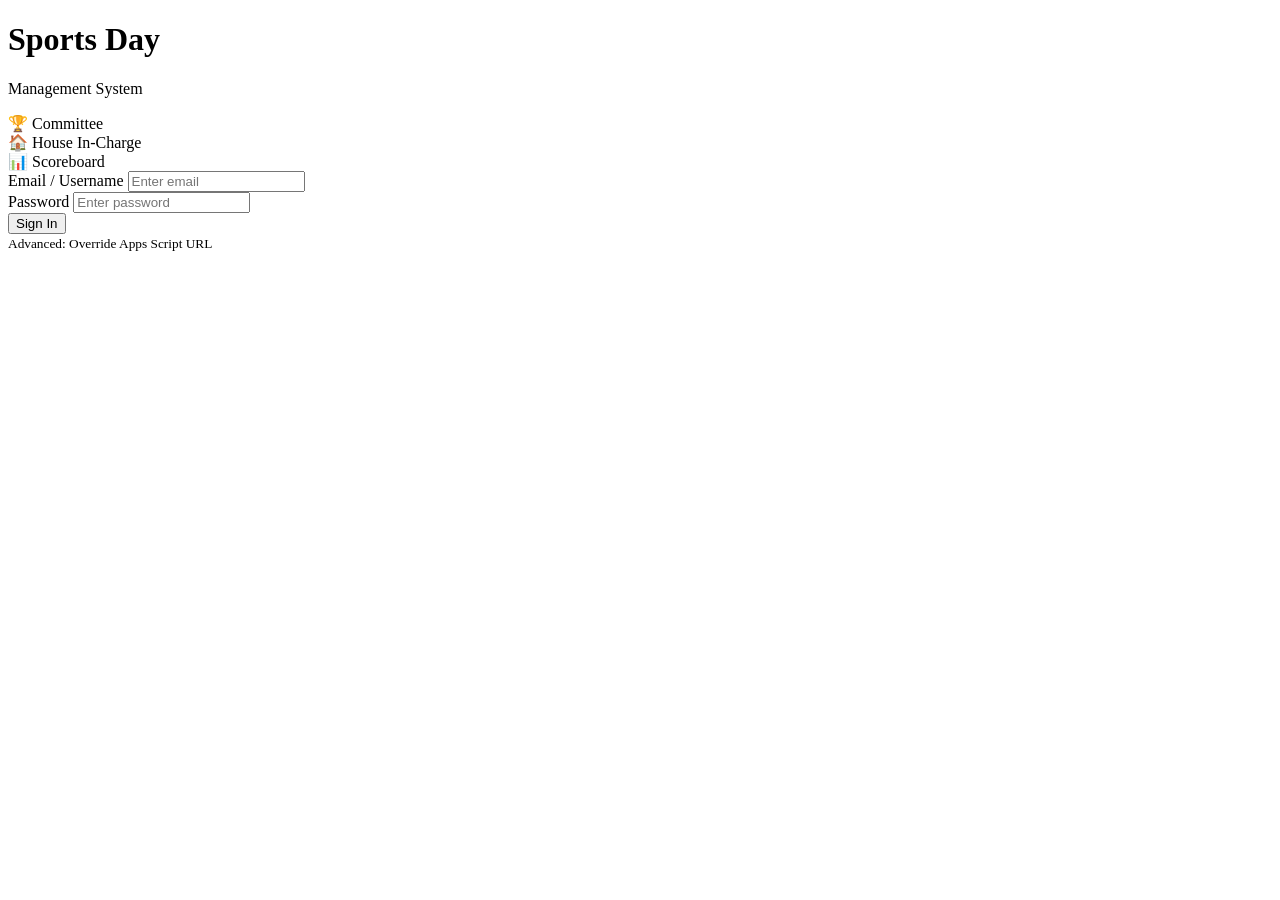
==== index.html @ c87fed88 "Create index.html" ====
<!DOCTYPE html>
<html lang="en">
<head>
  <meta charset="UTF-8"/>
  <meta name="viewport" content="width=device-width,initial-scale=1.0"/>
  <title>Sports Day – Login</title>
  <meta name="description" content="Sports Day Management System – Login"/>
  <link rel="stylesheet" href="styles.css"/>
  <link href="https://fonts.googleapis.com/css2?family=Inter:wght@300;400;500;600;700;800&family=Outfit:wght@700;800;900&display=swap" rel="stylesheet"/>
  
  <!-- PWA Support -->
  <link rel="manifest" href="manifest.json"/>
  <meta name="theme-color" content="#f59e0b"/>
  <meta name="apple-mobile-web-app-capable" content="yes"/>
  <meta name="apple-mobile-web-app-status-bar-style" content="black-translucent"/>
  <meta name="apple-mobile-web-app-title" content="Sports Day"/>
  <link rel="apple-touch-icon" href="icon.svg"/>
</head>
<body>
<div class="login-bg">
  <div class="login-box card">
    <div class="login-logo">
      <img id="school-logo" class="school-logo" src="" alt="Logo" onerror="this.style.display='none'" />
      <h1 id="college-name">Sports Day</h1>
      <p id="event-title">Management System</p>
    </div>

    <!-- Role Tabs -->
    <div class="role-tabs">
      <div class="role-tab active" id="tab-committee" onclick="switchRole('committee')">🏆 Committee</div>
      <div class="role-tab" id="tab-house" onclick="switchRole('house')">🏠 House In‑Charge</div>
      <div class="role-tab" id="tab-scoreboard" onclick="goScoreboard()">📊 Scoreboard</div>
    </div>

    <!-- GAS URL setup (first time setup or override) -->
    <div id="gas-setup" class="mb-2" style="display:none">
      <div class="form-group">
        <label>Apps Script Web App URL</label>
        <input type="url" id="gas-url-input" placeholder="https://script.google.com/macros/s/.../exec"/>
      </div>
      <button class="btn btn-secondary btn-sm w-full" onclick="saveGasUrl()">Save URL</button>
      <hr style="border-color:var(--glass-border);margin:1rem 0"/>
    </div>

    <!-- Login Form -->
    <form id="login-form" onsubmit="doLogin(event)">
      <div class="form-group">
        <label>Email / Username</label>
        <input type="text" id="login-email" required autocomplete="username" placeholder="Enter email"/>
      </div>
      <div class="form-group">
        <label>Password</label>
        <input type="password" id="login-password" required autocomplete="current-password" placeholder="Enter password"/>
      </div>
      <div id="login-error" class="text-muted mb-1" style="color:var(--danger);font-size:.85rem;display:none"></div>
      <button type="submit" class="btn btn-primary w-full" id="login-btn">
        <span id="login-btn-text">Sign In</span>
        <span id="login-loader" class="loader hidden"></span>
      </button>
    </form>

    <div class="text-center mt-2">
      <small class="text-muted">
        Advanced: 
        <span style="color:var(--accent);cursor:pointer" onclick="toggleGasSetup()">Override Apps Script URL</span>
      </small>
    </div>
  </div>
</div>

<div id="toast-container" class="toast-container"></div>
<script src="api.js"></script>
<script>
  let currentRole = 'committee';

  (async function init() {
    // 1. Pathname safety check – exit immediately if cached index.html loaded on dashboard URL
    const pathname = window.location.pathname;
    if (!pathname.endsWith('index.html') && !pathname.endsWith('/') && pathname !== '') {
      console.warn('[LoginInit] Bypassing login init because pathname is:', pathname);
      return;
    }

    // 2. Save query-param URL if provided
    try {
      const urlParams = new URLSearchParams(window.location.search);
      const paramUrl = urlParams.get('gasUrl') || urlParams.get('url');
      if (paramUrl && paramUrl.startsWith('https://')) {
        localStorage.setItem('GAS_URL', paramUrl);
      }
    } catch(e) {}

    // 3. Synchronous Redirect Loop Prevention
    const u = Session.get();
    let lastRedirect = 0;
    try {
      lastRedirect = Number(sessionStorage.getItem('lastRedirect') || localStorage.getItem('lastRedirect') || 0);
    } catch(e) {}
    
    const isRedirected = window.location.search.includes('from=') || 
                         document.referrer.includes('committee.html') || 
                         document.referrer.includes('house.html') ||
                         (Date.now() - lastRedirect < 3000);
                         
    console.log('[LoginInit] Session:', u, 'isRedirected:', isRedirected, 'lastRedirectDiff:', (lastRedirect ? Date.now() - lastRedirect : 'N/A'));
    
    if (u && u.loginRole && !isRedirected) {
      try {
        sessionStorage.setItem('lastRedirect', Date.now());
        localStorage.setItem('lastRedirect', Date.now());
      } catch(e) {}
      redirect(u.loginRole, u);
      return;
    } else if (isRedirected) {
      // Clear session to break loop
      Session.clear();
      try {
        sessionStorage.removeItem('lastRedirect');
        localStorage.removeItem('lastRedirect');
        const cleanParams = new URLSearchParams(window.location.search);
        cleanParams.delete('from');
        const searchStr = cleanParams.toString();
        history.replaceState(null, '', window.location.pathname + (searchStr ? '?' + searchStr : ''));
      } catch(e) {}
    } else if (u && !u.loginRole) {
      Session.clear();
    }

    // 4. Load GAS Web App URL
    let url = '';
    try { url = localStorage.getItem('GAS_URL') || ''; } catch(e) {}
    if (url) { document.getElementById('gas-url-input').value = url; }

    // 4. Load Branding Settings
    try {
      const s = await getSettings();
      if (s.CollegeName) document.getElementById('college-name').textContent = s.CollegeName;
      if (s.EventTitle)  document.getElementById('event-title').textContent = s.EventTitle;
      if (s.LogoUrl)     document.getElementById('school-logo').src = getGoogleDriveThumbUrl(s.LogoUrl);
    } catch(e) {}
  })();

  function switchRole(r) {
    currentRole = r;
    document.querySelectorAll('.role-tab').forEach(t => t.classList.remove('active'));
    document.getElementById('tab-' + r).classList.add('active');
  }

  function goScoreboard() { location.href = 'scoreboard.html'; }

  function toggleGasSetup() {
    const el = document.getElementById('gas-setup');
    el.style.display = el.style.display === 'none' ? 'block' : 'none';
  }

  function saveGasUrl() {
    const val = document.getElementById('gas-url-input').value.trim();
    if (!val) return toast('Please enter the URL', 'error');
    try {
      localStorage.setItem('GAS_URL', val);
    } catch(e) {
      toast('Failed to save to local storage, using this session only.', 'warning');
    }
    toast('URL saved!', 'success');
    document.getElementById('gas-setup').style.display = 'none';
  }

  async function doLogin(e) {
    e.preventDefault();
    const errEl = document.getElementById('login-error');
    const loader = document.getElementById('login-loader');
    const btnTxt = document.getElementById('login-btn-text');

    errEl.style.display = 'none';

    try {
      const email = document.getElementById('login-email').value.trim();
      const pass  = document.getElementById('login-password').value.trim();

      loader.classList.remove('hidden');
      btnTxt.textContent = 'Signing in…';

      const res = await apiPost('login', { role: currentRole, email, password: pass });
      if (res.ok) {
        const sessionData = { ...res, loginRole: currentRole, gasUrl: getGasUrl() };
        Session.set(sessionData);
        toast('Welcome, ' + (res.name || res.houseName) + '!', 'success');
        setTimeout(() => redirect(currentRole, res), 600);
      } else {
        errEl.textContent = res.error || 'Login failed';
        errEl.style.display = 'block';
      }
    } catch(err) {
      errEl.textContent = err.message || 'Connection error. Check your Apps Script URL.';
      errEl.style.display = 'block';
    } finally {
      loader.classList.add('hidden');
      btnTxt.textContent = 'Sign In';
    }
  }

  function redirect(role, data) {
    data = data || {};
    const gasUrl = getGasUrl();
    const query = gasUrl ? `?gasUrl=${encodeURIComponent(gasUrl)}` : '';
    if (role === 'committee') {
      location.href = 'committee.html' + query;
    } else if (role === 'house' || data.houseName) {
      location.href = 'house.html' + query;
    }
  }
</script>
</body>
</html>
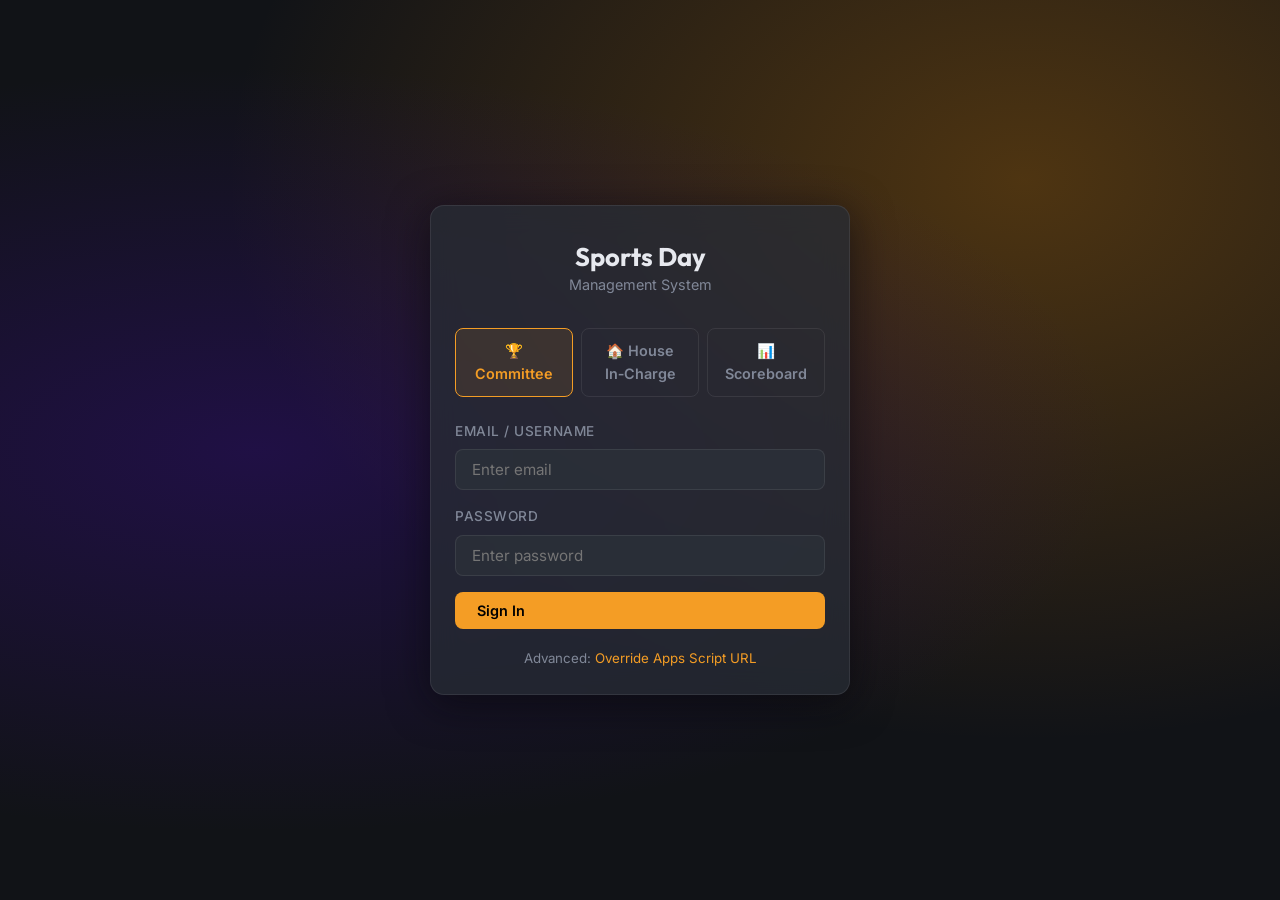
==== commit 874c4056: "Update index.html" ====
--- a/index.html
+++ b/index.html
@@ -14,7 +14,7 @@
   <meta name="apple-mobile-web-app-capable" content="yes"/>
   <meta name="apple-mobile-web-app-status-bar-style" content="black-translucent"/>
   <meta name="apple-mobile-web-app-title" content="Sports Day"/>
-  <link rel="apple-touch-icon" href="icon.svg"/>
+  <link rel="apple-touch-icon" href="icon-192.png"/>
 </head>
 <body>
 <div class="login-bg">
--- a/styles.css
+++ b/styles.css
@@ -0,0 +1,633 @@
+/* ====================================================
+   Sports Day Management  –  Global Styles
+   ==================================================== */
+@import url('https://fonts.googleapis.com/css2?family=Inter:wght@300;400;500;600;700;800&family=Outfit:wght@700;800;900&display=swap');
+
+:root {
+  --bg:          hsl(220, 15%, 8%);
+  --bg2:         hsl(220, 14%, 13%);
+  --glass:       hsla(220, 14%, 18%, 0.75);
+  --glass-border:hsla(255, 100%, 100%, 0.08);
+  --accent:      hsl(35, 90%, 55%);
+  --accent2:     hsl(260, 80%, 65%);
+  --accent3:     hsl(140, 60%, 45%);
+  --danger:      hsl(0, 75%, 60%);
+  --text:        hsl(220, 20%, 92%);
+  --text-muted:  hsl(220, 10%, 55%);
+  --radius:      14px;
+  --radius-sm:   8px;
+  --shadow:      0 8px 40px hsla(220,15%,3%,.6);
+  --transition:  .25s cubic-bezier(.4,0,.2,1);
+}
+
+*, *::before, *::after { box-sizing: border-box; margin: 0; padding: 0; }
+
+html { scroll-behavior: smooth; }
+
+body {
+  font-family: 'Inter', sans-serif;
+  background: var(--bg);
+  color: var(--text);
+  min-height: 100vh;
+  line-height: 1.6;
+}
+
+/* ── Scrollbar ────────────────────────────────────── */
+::-webkit-scrollbar { width: 6px; height: 6px; }
+::-webkit-scrollbar-track { background: var(--bg); }
+::-webkit-scrollbar-thumb { background: var(--glass-border); border-radius: 3px; }
+
+/* ── Typography ───────────────────────────────────── */
+h1,h2,h3,h4 { font-family: 'Outfit', sans-serif; line-height: 1.2; }
+h1 { font-size: clamp(1.8rem, 4vw, 2.8rem); }
+h2 { font-size: clamp(1.3rem, 2.5vw, 1.8rem); }
+h3 { font-size: 1.2rem; }
+
+/* ── Glass Card ───────────────────────────────────── */
+.card {
+  background: var(--glass);
+  border: 1px solid var(--glass-border);
+  border-radius: var(--radius);
+  backdrop-filter: blur(14px);
+  -webkit-backdrop-filter: blur(14px);
+  box-shadow: var(--shadow);
+  padding: 1.5rem;
+}
+.card:hover { border-color: hsla(255,100%,100%,0.14); }
+
+/* ── Buttons ──────────────────────────────────────── */
+.btn {
+  display: inline-flex; align-items: center; gap: 0.5rem;
+  padding: 0.6rem 1.4rem;
+  border: none; border-radius: var(--radius-sm);
+  font-family: 'Inter', sans-serif; font-weight: 600; font-size: 0.9rem;
+  cursor: pointer; transition: var(--transition);
+  text-decoration: none;
+}
+.btn-primary  { background: var(--accent); color: #000; }
+.btn-primary:hover  { background: hsl(35,90%,65%); transform: translateY(-2px); box-shadow: 0 6px 20px hsla(35,90%,55%,.35); }
+.btn-secondary{ background: hsla(255,100%,100%,.08); color: var(--text); border: 1px solid var(--glass-border); }
+.btn-secondary:hover{ background: hsla(255,100%,100%,.14); transform: translateY(-2px); }
+.btn-danger   { background: var(--danger); color: #fff; }
+.btn-danger:hover   { background: hsl(0,75%,70%); transform: translateY(-2px); }
+.btn-success  { background: var(--accent3); color: #fff; }
+.btn-success:hover  { background: hsl(140,60%,55%); transform: translateY(-2px); }
+.btn-sm { padding: 0.35rem 0.9rem; font-size: 0.82rem; }
+
+/* ── Form Controls ────────────────────────────────── */
+.form-group { display: flex; flex-direction: column; gap: 0.4rem; margin-bottom: 1rem; }
+label { font-size: 0.85rem; font-weight: 500; color: var(--text-muted); text-transform: uppercase; letter-spacing: .04em; }
+input, select, textarea {
+  background: hsla(220,14%,20%,.8);
+  border: 1px solid var(--glass-border);
+  color: var(--text);
+  padding: 0.65rem 1rem;
+  border-radius: var(--radius-sm);
+  font-family: 'Inter', sans-serif; font-size: 0.95rem;
+  transition: var(--transition);
+}
+input:focus, select:focus, textarea:focus {
+  outline: none;
+  border-color: var(--accent);
+  box-shadow: 0 0 0 3px hsla(35,90%,55%,.15);
+}
+select option { background: var(--bg2); }
+textarea { resize: vertical; min-height: 80px; }
+
+/* ── Table ────────────────────────────────────────── */
+.table-wrap { overflow-x: auto; border-radius: var(--radius-sm); }
+table { width: 100%; border-collapse: collapse; }
+thead th {
+  background: hsla(35,90%,55%,.15);
+  color: var(--accent);
+  padding: 0.8rem 1rem;
+  text-align: left;
+  font-size: 0.82rem;
+  text-transform: uppercase;
+  letter-spacing: .06em;
+  position: sticky; top: 0; z-index: 1;
+}
+tbody td { padding: 0.75rem 1rem; border-bottom: 1px solid var(--glass-border); }
+tbody tr:hover { background: hsla(255,100%,100%,.03); }
+
+/* ── Badge ────────────────────────────────────────── */
+.badge {
+  display: inline-block;
+  padding: 0.2rem 0.6rem;
+  border-radius: 99px;
+  font-size: 0.75rem;
+  font-weight: 600;
+}
+.badge-gold   { background: hsla(35,90%,55%,.2); color: hsl(35,90%,65%); }
+.badge-purple { background: hsla(260,80%,65%,.2); color: hsl(260,80%,75%); }
+.badge-green  { background: hsla(140,60%,45%,.2); color: hsl(140,60%,55%); }
+.badge-red    { background: hsla(0,75%,60%,.2); color: hsl(0,75%,70%); }
+
+/* ── Nav / Sidebar ────────────────────────────────── */
+.app-shell { display: flex; min-height: 100vh; }
+
+.sidebar {
+  width: 220px;
+  background: var(--glass);
+  border-right: 1px solid var(--glass-border);
+  backdrop-filter: blur(14px);
+  display: flex; flex-direction: column; gap: 0; padding: 1rem 0;
+  position: fixed; top: 0; left: 0; height: 100vh; z-index: 100;
+  overflow-y: auto;
+}
+.sidebar-logo {
+  padding: 1rem 1.25rem 1.5rem;
+  border-bottom: 1px solid var(--glass-border);
+  margin-bottom: 0.5rem;
+}
+.sidebar-logo h2 { font-size: 1rem; color: var(--accent); }
+.sidebar-logo p  { font-size: 0.75rem; color: var(--text-muted); margin-top: 0.2rem; }
+
+.nav-item {
+  display: flex; align-items: center; gap: 0.75rem;
+  padding: 0.7rem 1.25rem;
+  color: var(--text-muted);
+  font-size: 0.9rem; font-weight: 500;
+  cursor: pointer;
+  transition: var(--transition);
+  border-left: 3px solid transparent;
+  user-select: none;
+}
+.nav-item:hover { color: var(--text); background: hsla(255,100%,100%,.04); }
+.nav-item.active { color: var(--accent); border-left-color: var(--accent); background: hsla(35,90%,55%,.08); }
+.nav-item .icon { font-size: 1.1rem; flex-shrink: 0; }
+
+.main-content { margin-left: 220px; flex: 1; padding: 2rem; }
+
+/* ── Top Bar ──────────────────────────────────────── */
+.topbar {
+  display: flex; align-items: center; justify-content: space-between;
+  margin-bottom: 2rem;
+  gap: 1rem;
+}
+.topbar-title { font-size: 1.5rem; font-family: 'Outfit', sans-serif; font-weight: 700; }
+
+/* ── Login Page ───────────────────────────────────── */
+.login-bg {
+  min-height: 100vh;
+  background: radial-gradient(ellipse at 20% 50%, hsla(260,80%,25%,.5) 0%, transparent 60%),
+              radial-gradient(ellipse at 80% 20%, hsla(35,90%,35%,.4) 0%, transparent 55%),
+              var(--bg);
+  display: flex; align-items: center; justify-content: center;
+  padding: 2rem;
+}
+.login-box { width: 100%; max-width: 420px; }
+.login-logo { text-align: center; margin-bottom: 2rem; }
+.login-logo .school-logo { width: 80px; height: 80px; object-fit: cover; border-radius: 50%; border: 3px solid var(--accent); }
+.login-logo h1 { font-size: 1.6rem; margin-top: 0.75rem; }
+.login-logo p  { color: var(--text-muted); font-size: 0.9rem; }
+.role-tabs { display: flex; gap: 0.5rem; margin-bottom: 1.5rem; }
+.role-tab {
+  flex: 1; padding: 0.65rem; text-align: center;
+  border: 1px solid var(--glass-border);
+  border-radius: var(--radius-sm); cursor: pointer;
+  font-weight: 600; font-size: 0.9rem;
+  transition: var(--transition);
+  color: var(--text-muted);
+}
+.role-tab.active { border-color: var(--accent); color: var(--accent); background: hsla(35,90%,55%,.1); }
+
+/* ── Scoreboard ───────────────────────────────────── */
+.scoreboard-bg {
+  min-height: 100vh;
+  background: radial-gradient(ellipse at 50% 0%, hsla(35,90%,30%,.4) 0%, transparent 60%), var(--bg);
+  padding: 2rem;
+}
+.score-cards { display: grid; grid-template-columns: repeat(auto-fit, minmax(200px,1fr)); gap: 1rem; margin-bottom: 2rem; }
+.score-card {
+  border-radius: var(--radius);
+  padding: 1.5rem;
+  text-align: center;
+  position: relative;
+  overflow: hidden;
+  box-shadow: var(--shadow);
+}
+.score-card .rank { font-size: 2.5rem; font-family: 'Outfit', sans-serif; font-weight: 900; }
+.score-card .house-name { font-size: 1.1rem; font-weight: 700; margin: 0.25rem 0; }
+.score-card .pts { font-size: 2rem; font-weight: 800; }
+.score-card .pts-label { font-size: 0.8rem; opacity: .7; }
+
+/* ── Winner Slide / Overlay ───────────────────────── */
+.winner-overlay {
+  position: fixed; inset: 0; z-index: 2000;
+  background: hsla(220,15%,5%,.92);
+  display: flex; flex-direction: column; align-items: center; justify-content: center;
+  opacity: 0; pointer-events: none;
+  transition: opacity .4s;
+}
+.winner-overlay.show { opacity: 1; pointer-events: all; }
+.winner-slide {
+  width: min(500px, 95vw);
+  border-radius: var(--radius);
+  overflow: hidden;
+  box-shadow: 0 0 80px hsla(35,90%,55%,.3);
+  animation: slideIn .5s cubic-bezier(.34,1.56,.64,1) both;
+}
+@keyframes slideIn {
+  from { transform: translateY(60px) scale(.9); opacity: 0; }
+  to   { transform: translateY(0) scale(1); opacity: 1; }
+}
+.winner-photo { width: 100%; aspect-ratio: 3/2; object-fit: cover; }
+.winner-info {
+  padding: 1.5rem;
+  background: linear-gradient(135deg, hsla(35,90%,20%,.9), hsla(260,80%,20%,.9));
+}
+.winner-position { font-size: 0.8rem; text-transform: uppercase; letter-spacing: .1em; color: var(--accent); }
+.winner-name { font-family: 'Outfit', sans-serif; font-size: 1.8rem; font-weight: 900; }
+.winner-meta { font-size: 0.9rem; color: var(--text-muted); margin-top: 0.3rem; }
+
+/* ── QR Scanner ───────────────────────────────────── */
+#qr-reader { width: 100%; border-radius: var(--radius-sm); overflow: hidden; }
+#qr-reader video { width: 100%; }
+
+/* ── Print Styles ─────────────────────────────────── */
+@media print {
+  @page {
+    size: A4 portrait;
+    margin: 1.5cm 1.2cm;
+  }
+  .sidebar, .topbar, .no-print, .btn { display: none !important; }
+  .main-content { margin-left: 0; padding: 0 !important; }
+  body { background: #fff !important; color: #000 !important; font-size: 11px !important; }
+  .print-header { display: flex !important; align-items: center !important; justify-content: space-between !important; border-bottom: 2px solid #000 !important; margin-bottom: 1.5rem !important; padding-bottom: 0.8rem !important; }
+  .card {
+    background: transparent !important;
+    border: none !important;
+    box-shadow: none !important;
+    backdrop-filter: none !important;
+    -webkit-backdrop-filter: none !important;
+    padding: 0 !important;
+  }
+  table { width: 100%; border-collapse: collapse; font-size: 11px; margin-top: 1rem; page-break-inside: auto; }
+  tr { page-break-inside: avoid; page-break-after: auto; }
+  thead { display: table-header-group; }
+  thead th { background: #f2f2f2 !important; color: #000 !important; border: 1px solid #aaa !important; font-weight: 700; padding: 6px 8px; text-transform: uppercase; font-size: 10px; }
+  tbody td { padding: 6px 8px; border: 1px solid #bbb !important; color: #000 !important; }
+  tbody tr:hover { background: transparent !important; }
+  h3 { page-break-after: avoid; margin-top: 1.2rem !important; }
+  .print-sig { display: flex; justify-content: space-between; margin-top: 3.5rem !important; page-break-inside: avoid; }
+}
+
+.print-header {
+  display: none;
+  align-items: center; gap: 1.5rem;
+  padding-bottom: 1rem;
+  border-bottom: 2px solid #ccc;
+  margin-bottom: 1.5rem;
+}
+.print-hdr-thumb {
+  width: 70px;
+  height: 70px;
+  display: flex;
+  flex-direction: column;
+  align-items: center;
+  justify-content: center;
+  border: 1px solid #ccc;
+  padding: 3px;
+  border-radius: var(--radius-sm);
+  background: #fff;
+  flex-shrink: 0;
+}
+.print-hdr-thumb.circular {
+  border-radius: 50%;
+  overflow: hidden;
+  border: 2px solid var(--accent, #f59e0b);
+}
+.print-hdr-thumb img {
+  max-width: 100%;
+  max-height: 100%;
+  object-fit: contain;
+}
+.print-hdr-thumb.circular img {
+  width: 100%;
+  height: 100%;
+  object-fit: cover;
+  border-radius: 50%;
+}
+.print-sig { display: flex; justify-content: space-between; margin-top: 4rem; }
+.print-sig div { text-align: center; }
+.print-sig .sig-line { border-top: 1px solid #000; padding-top: 0.5rem; font-size: 12px; width: 150px; }
+
+/* ── Misc Utilities ───────────────────────────────── */
+.flex { display: flex; }
+.flex-center { display: flex; align-items: center; justify-content: center; }
+.gap-1 { gap: 0.5rem; } .gap-2 { gap: 1rem; } .gap-3 { gap: 1.5rem; }
+.grid-2 { display: grid; grid-template-columns: 1fr 1fr; gap: 1rem; }
+.grid-3 { display: grid; grid-template-columns: repeat(3,1fr); gap: 1rem; }
+.mt-1 { margin-top: 0.5rem; } .mt-2 { margin-top: 1rem; } .mt-3 { margin-top: 1.5rem; }
+.mb-1 { margin-bottom: 0.5rem; } .mb-2 { margin-bottom: 1rem; }
+.text-accent { color: var(--accent); } .text-muted { color: var(--text-muted); }
+.text-center { text-align: center; }
+.w-full { width: 100%; }
+.hidden { display: none !important; }
+
+/* ── Toast ────────────────────────────────────────── */
+.toast-container { position: fixed; bottom: 1.5rem; right: 1.5rem; z-index: 9999; display: flex; flex-direction: column; gap: 0.5rem; }
+.toast {
+  background: var(--glass);
+  backdrop-filter: blur(14px);
+  border: 1px solid var(--glass-border);
+  border-radius: var(--radius-sm);
+  padding: 0.75rem 1.25rem;
+  font-size: 0.9rem;
+  box-shadow: var(--shadow);
+  animation: toastIn .3s ease both;
+  max-width: 320px;
+}
+.toast.success { border-left: 3px solid var(--accent3); }
+.toast.error   { border-left: 3px solid var(--danger); }
+.toast.info    { border-left: 3px solid var(--accent); }
+@keyframes toastIn { from { transform: translateX(100%); opacity:0; } to { transform: translateX(0); opacity:1; } }
+@keyframes toastOut { from { transform: translateX(0); opacity:1; } to { transform: translateX(100%); opacity:0; } }
+
+/* ── Loader ───────────────────────────────────────── */
+.loader { display:inline-block; width:18px; height:18px; border:2px solid var(--glass-border); border-top-color:var(--accent); border-radius:50%; animation:spin .7s linear infinite; }
+@keyframes spin { to { transform:rotate(360deg); } }
+
+/* ── Confetti Canvas ──────────────────────────────── */
+#confetti-canvas { position:fixed; inset:0; pointer-events:none; z-index:1999; }
+
+/* ── Mobile Navigation Toggles ────────────────────── */
+.mobile-menu-btn {
+  display: none;
+  position: fixed;
+  top: 1rem;
+  left: 1rem;
+  z-index: 999;
+  background: var(--glass);
+  border: 1px solid var(--glass-border);
+  color: var(--text);
+  padding: 0.5rem 0.8rem;
+  font-size: 1.2rem;
+  border-radius: var(--radius-sm);
+  cursor: pointer;
+  backdrop-filter: blur(8px);
+  box-shadow: var(--shadow);
+}
+.sidebar-backdrop {
+  position: fixed;
+  inset: 0;
+  background: rgba(0, 0, 0, 0.6);
+  z-index: 98;
+  backdrop-filter: blur(2px);
+  transition: opacity 0.3s;
+}
+
+/* ── Responsive ───────────────────────────────────── */
+@media (max-width: 768px) {
+  .mobile-menu-btn { display: block; }
+  .sidebar { transform: translateX(-100%); transition: transform .3s; }
+  .sidebar.open { transform: translateX(0); }
+  .main-content { margin-left: 0; padding: 4.5rem 1rem 1rem 1rem; }
+  .grid-2, .grid-3 { grid-template-columns: 1fr; }
+  .score-cards { grid-template-columns: 1fr 1fr; }
+}
+
+/* ── PWA Live Scoreboard Enhancements ─────────────── */
+.slides-wrapper {
+  position: relative;
+  width: 100%;
+  max-width: 1100px;
+  margin: 0 auto;
+  min-height: 520px;
+}
+.slide-section {
+  position: absolute;
+  inset: 0;
+  opacity: 0;
+  pointer-events: none;
+  transition: opacity 0.6s ease, transform 0.6s ease;
+  transform: scale(0.97) translateY(10px);
+  display: flex;
+  flex-direction: column;
+}
+.slide-section.active {
+  opacity: 1;
+  pointer-events: all;
+  transform: scale(1) translateY(0);
+  position: relative;
+}
+
+/* 3D Podium Layout */
+.podium-container {
+  display: flex;
+  align-items: flex-end;
+  justify-content: center;
+  gap: 2rem;
+  margin-top: 3.5rem;
+  min-height: 340px;
+}
+.podium-step {
+  display: flex;
+  flex-direction: column;
+  align-items: center;
+  width: 180px;
+  opacity: 0;
+  transform: translateY(20px);
+  animation: podiumFadeIn 0.6s ease forwards;
+}
+.podium-step.pos-1 { animation-delay: 0.1s; }
+.podium-step.pos-2 { animation-delay: 0.3s; }
+.podium-step.pos-3 { animation-delay: 0.5s; }
+
+@keyframes podiumFadeIn {
+  to { opacity: 1; transform: translateY(0); }
+}
+
+.podium-block {
+  width: 100%;
+  position: relative;
+  border-radius: 12px 12px 0 0;
+  display: flex;
+  align-items: center;
+  justify-content: center;
+  box-shadow: 0 15px 40px rgba(0,0,0,0.6);
+  border: 1px solid rgba(255,255,255,0.08);
+  border-bottom: none;
+}
+.podium-step.pos-1 .podium-block {
+  height: 170px;
+  background: linear-gradient(180deg, hsl(45, 90%, 45%), hsl(45, 90%, 25%));
+  border-color: hsl(45, 90%, 55%) 55;
+}
+.podium-step.pos-2 .podium-block {
+  height: 125px;
+  background: linear-gradient(180deg, hsl(220, 10%, 60%), hsl(220, 10%, 35%));
+  border-color: hsl(220, 10%, 75%) 55;
+}
+.podium-step.pos-3 .podium-block {
+  height: 95px;
+  background: linear-gradient(180deg, hsl(25, 75%, 45%), hsl(25, 75%, 25%));
+  border-color: hsl(25, 75%, 55%) 55;
+}
+
+.podium-block .num {
+  font-family: 'Outfit', sans-serif;
+  font-size: 5.5rem;
+  font-weight: 900;
+  color: rgba(255, 255, 255, 0.18);
+  line-height: 1;
+}
+
+.podium-user {
+  text-align: center;
+  margin-bottom: 1rem;
+}
+.podium-photo-wrap {
+  width: 84px;
+  height: 84px;
+  border-radius: 50%;
+  border: 4px solid var(--hc, #ccc);
+  box-shadow: 0 0 25px var(--hc-glow, rgba(255,255,255,0.2));
+  overflow: hidden;
+  margin: 0 auto 0.6rem;
+  background: #111;
+  position: relative;
+}
+.podium-photo {
+  width: 100%;
+  height: 100%;
+  object-fit: cover;
+}
+.podium-name {
+  font-family: 'Outfit', sans-serif;
+  font-weight: 900;
+  font-size: 1.1rem;
+  margin-bottom: 0.2rem;
+  white-space: nowrap;
+}
+.podium-meta {
+  font-size: 0.78rem;
+  color: var(--text-muted);
+  font-weight: 500;
+  white-space: nowrap;
+}
+
+/* Event selection panel */
+.podium-controls {
+  display: flex;
+  align-items: center;
+  justify-content: center;
+  gap: 1rem;
+  background: var(--glass);
+  border: 1px solid var(--glass-border);
+  padding: 0.6rem 1.5rem;
+  border-radius: 99px;
+  margin: 0 auto 1.5rem;
+  width: fit-content;
+}
+.podium-controls label {
+  font-size: 0.8rem;
+  font-weight: 600;
+  color: var(--accent);
+}
+.podium-controls select {
+  background: rgba(0,0,0,0.4);
+  border: 1px solid var(--glass-border);
+  color: var(--text);
+  padding: 0.3rem 0.8rem;
+  border-radius: 6px;
+  font-family: 'Inter', sans-serif;
+  font-size: 0.85rem;
+  cursor: pointer;
+}
+
+/* Achievements Grid */
+.achievements-grid {
+  display: grid;
+  grid-template-columns: repeat(auto-fit, minmax(300px, 1fr));
+  gap: 1.5rem;
+  margin-top: 1.5rem;
+}
+.achieve-card {
+  background: var(--glass);
+  border: 1px solid var(--glass-border);
+  border-radius: var(--radius);
+  padding: 1.5rem;
+  display: flex;
+  align-items: center;
+  gap: 1.25rem;
+  box-shadow: var(--shadow);
+  transition: transform 0.3s ease, border-color 0.3s;
+}
+.achieve-card:hover {
+  transform: translateY(-4px);
+  border-color: rgba(255,255,255,0.12);
+}
+.achieve-icon {
+  font-size: 3.2rem;
+  filter: drop-shadow(0 0 12px var(--accent));
+  line-height: 1;
+}
+.achieve-details {
+  flex: 1;
+  min-width: 0;
+}
+.achieve-title {
+  font-size: 0.72rem;
+  font-weight: 700;
+  text-transform: uppercase;
+  letter-spacing: 0.12em;
+  color: var(--accent);
+  margin-bottom: 0.3rem;
+}
+.achieve-name {
+  font-family: 'Outfit', sans-serif;
+  font-weight: 900;
+  font-size: 1.3rem;
+  white-space: nowrap;
+  overflow: hidden;
+  text-overflow: ellipsis;
+}
+.achieve-desc {
+  font-size: 0.8rem;
+  color: var(--text-muted);
+  margin-top: 0.1rem;
+}
+
+/* Achievement card picture (e.g. Star Performer) */
+.achieve-pic-wrap {
+  width: 54px;
+  height: 54px;
+  border-radius: 50%;
+  border: 3px solid var(--accent);
+  overflow: hidden;
+  flex-shrink: 0;
+  background: #111;
+}
+.achieve-pic {
+  width: 100%;
+  height: 100%;
+  object-fit: cover;
+}
+
+@media(max-width: 768px) {
+  .podium-container {
+    gap: 0.8rem;
+    min-height: 280px;
+    margin-top: 2rem;
+  }
+  .podium-step {
+    width: 110px;
+  }
+  .podium-photo-wrap {
+    width: 60px;
+    height: 60px;
+  }
+  .podium-name {
+    font-size: 0.85rem;
+  }
+  .podium-meta {
+    font-size: 0.7rem;
+  }
+  .podium-step.pos-1 .podium-block { height: 120px; }
+  .podium-step.pos-2 .podium-block { height: 90px; }
+  .podium-step.pos-3 .podium-block { height: 70px; }
+  .podium-block .num { font-size: 3.5rem; }
+  .slides-wrapper { min-height: 480px; }
+}
